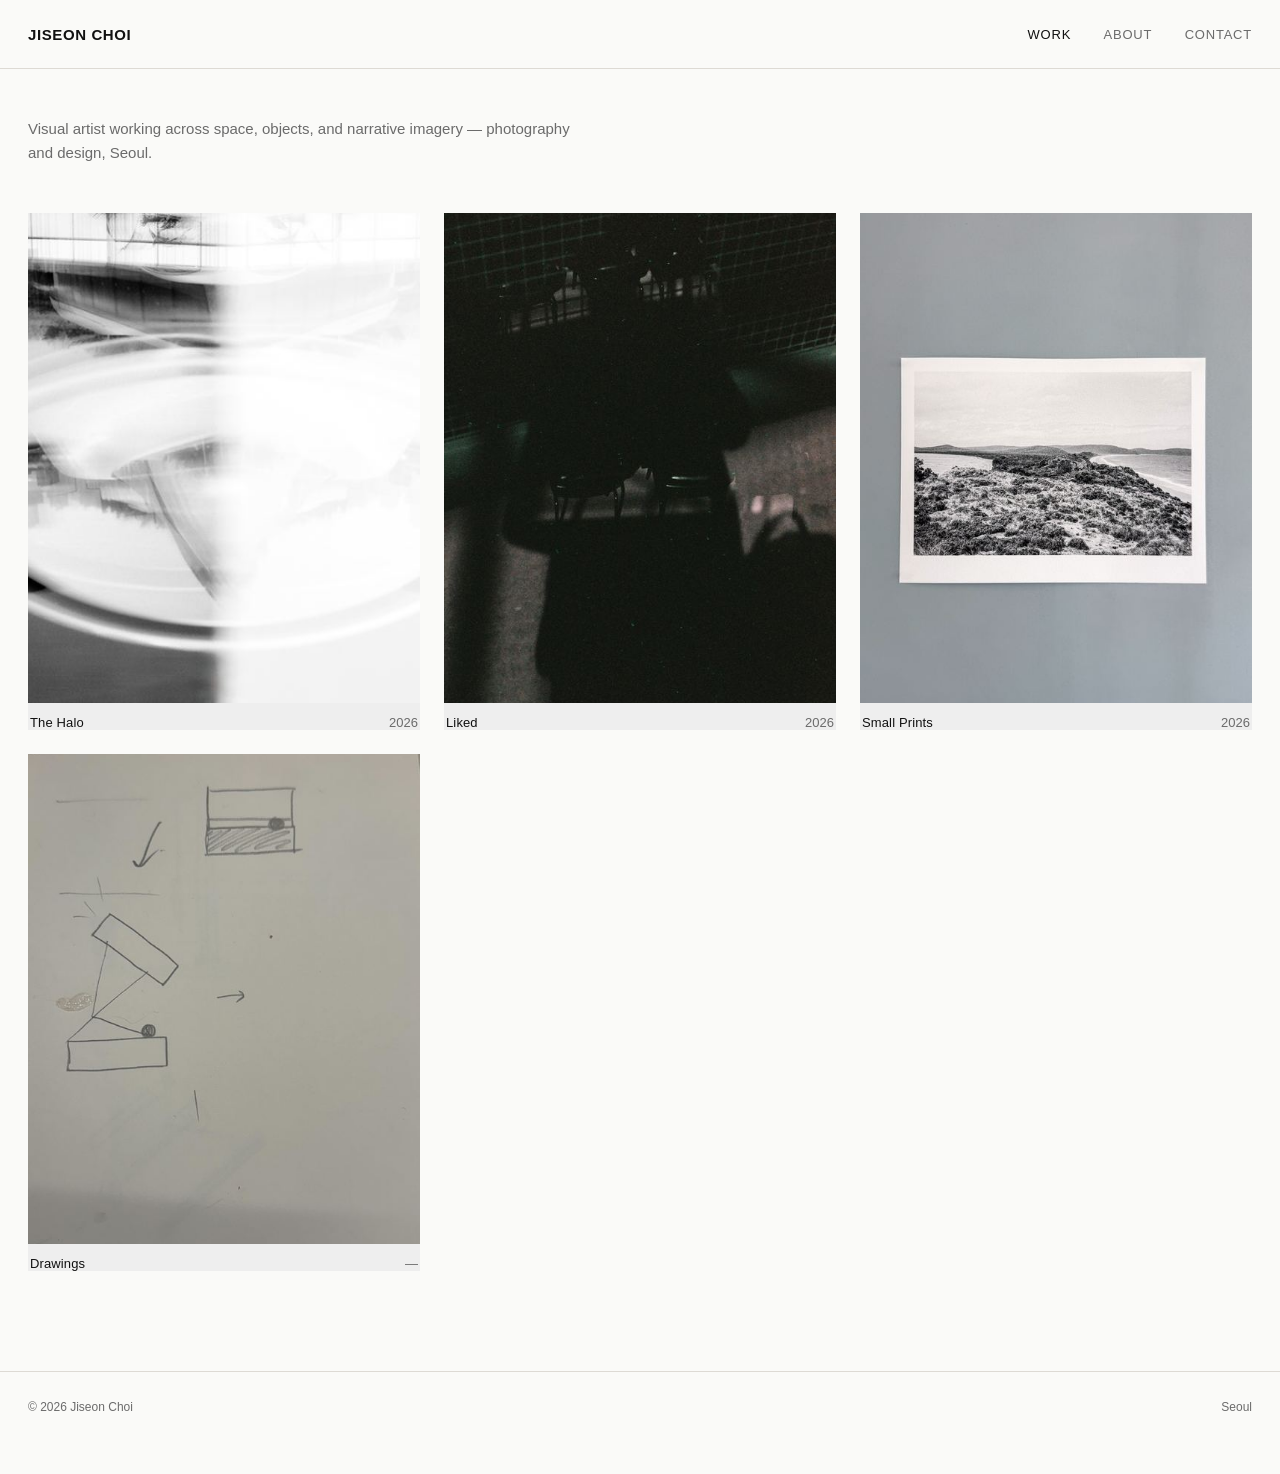
==== index.html @ 77fe1544 "Add files via upload" ====
<!doctype html>
<html lang="ko">
<head>
<meta charset="utf-8">
<meta name="viewport" content="width=device-width, initial-scale=1">
<title>Jiseon Choi</title>
<meta name="description" content="Jiseon Choi — visual artist working across space, objects, and narrative imagery. Photography and design.">
<link rel="stylesheet" href="style.css">
</head>
<body>

<header class="site">
  <div class="wrap">
    <a class="logo" href="index.html">Jiseon Choi</a>
    <nav class="main">
      <a href="index.html" class="active">Work</a>
      <a href="about.html">About</a>
      <a href="about.html#contact">Contact</a>
    </nav>
  </div>
</header>

<main class="home">
  <div class="wrap">
    <p class="intro-line">Visual artist working across space, objects, and narrative imagery — photography and design, Seoul.</p>

    <div class="grid">

      <a class="card" href="theia.html">
        <div class="frame">
          <img src="theia-thumb-260701-the-halo-final-theia.jpg" alt="The Halo — Theia">
        </div>
        <div class="meta"><span class="title">The Halo</span><span class="year">2026</span></div>
      </a>

      <a class="card" href="liked.html">
        <div class="frame">
          <img src="liked-thumb-000014-copy.jpg" alt="Liked">
        </div>
        <div class="meta"><span class="title">Liked</span><span class="year">2026</span></div>
      </a>

      <a class="card" href="smallprints.html">
        <div class="frame">
          <img src="smallprints-thumb-img-1955.jpg" alt="Small Prints">
        </div>
        <div class="meta"><span class="title">Small Prints</span><span class="year">2026</span></div>
      </a>

      <a class="card" href="drawings.html">
        <div class="frame">
          <img src="drawings-thumb-img-2308.jpg" alt="Drawings">
        </div>
        <div class="meta"><span class="title">Drawings</span><span class="year">—</span></div>
      </a>

    </div>
  </div>
</main>

<footer class="site">
  <div class="wrap">
    <span>&copy; 2026 Jiseon Choi</span>
    <span>Seoul</span>
  </div>
</footer>

</body>
</html>
---- style.css ----
/* Jiseon Choi — portfolio */

:root {
  --bg: #fafaf8;
  --ink: #111111;
  --muted: #6b6b6b;
  --line: #dddad4;
  --gap: 24px;
  --max: 1400px;
}

* { box-sizing: border-box; }

html, body {
  margin: 0;
  padding: 0;
  background: var(--bg);
  color: var(--ink);
  font-family: "Helvetica Neue", Arial, "Apple SD Gothic Neo", sans-serif;
  -webkit-font-smoothing: antialiased;
}

a { color: inherit; text-decoration: none; }

img { display: block; max-width: 100%; }

.wrap {
  max-width: var(--max);
  margin: 0 auto;
  padding: 0 28px;
}

/* header */
header.site {
  position: sticky;
  top: 0;
  z-index: 20;
  background: rgba(250, 250, 248, 0.92);
  backdrop-filter: blur(6px);
  border-bottom: 1px solid var(--line);
}

header.site .wrap {
  display: flex;
  align-items: center;
  justify-content: space-between;
  height: 68px;
}

.logo {
  font-size: 15px;
  letter-spacing: 0.04em;
  text-transform: uppercase;
  font-weight: 600;
}

nav.main a {
  margin-left: 28px;
  font-size: 13px;
  letter-spacing: 0.06em;
  text-transform: uppercase;
  color: var(--muted);
  transition: color 0.15s ease;
}

nav.main a:hover,
nav.main a.active {
  color: var(--ink);
}

/* home grid */
main.home {
  padding: 48px 0 100px;
}

.intro-line {
  font-size: 15px;
  color: var(--muted);
  max-width: 560px;
  margin: 0 0 48px;
  line-height: 1.6;
}

.grid {
  display: grid;
  grid-template-columns: repeat(3, 1fr);
  gap: var(--gap);
}

.card {
  position: relative;
  display: block;
  overflow: hidden;
  background: #eee;
}

.card .frame {
  position: relative;
  width: 100%;
  padding-top: 125%; /* 4:5 */
  overflow: hidden;
}

.card img {
  position: absolute;
  top: 0; left: 0;
  width: 100%; height: 100%;
  object-fit: cover;
  transition: transform 0.6s ease;
}

.card:hover img { transform: scale(1.045); }

.card .meta {
  display: flex;
  justify-content: space-between;
  align-items: baseline;
  padding: 12px 2px 0;
  font-size: 13px;
}

.card .meta .title {
  letter-spacing: 0.01em;
}

.card .meta .year {
  color: var(--muted);
}

/* footer */
footer.site {
  border-top: 1px solid var(--line);
  padding: 28px 0 60px;
  font-size: 12px;
  color: var(--muted);
}

footer.site .wrap {
  display: flex;
  justify-content: space-between;
  flex-wrap: wrap;
  gap: 8px;
}

/* project page */
main.project {
  padding: 40px 0 100px;
}

.project-head {
  max-width: 640px;
  margin-bottom: 48px;
}

.project-head .eyebrow {
  font-size: 12px;
  letter-spacing: 0.08em;
  text-transform: uppercase;
  color: var(--muted);
  margin-bottom: 10px;
}

.project-head h1 {
  font-size: 32px;
  font-weight: 500;
  margin: 0 0 14px;
}

.project-head p {
  font-size: 15px;
  line-height: 1.7;
  color: #333;
  margin: 0;
}

.stack {
  display: flex;
  flex-direction: column;
  gap: 18px;
}

.stack figure {
  margin: 0;
}

.stack img {
  width: 100%;
  height: auto;
}

.back-link {
  display: inline-block;
  margin-top: 56px;
  font-size: 13px;
  letter-spacing: 0.05em;
  text-transform: uppercase;
  color: var(--muted);
  border-top: 1px solid var(--line);
  padding-top: 18px;
}

.back-link:hover { color: var(--ink); }

/* about page */
main.about {
  padding: 48px 0 100px;
}

.about-grid {
  display: grid;
  grid-template-columns: 1fr 1.4fr;
  gap: 64px;
}

.about-grid h1 {
  font-size: 28px;
  font-weight: 500;
  margin: 0 0 18px;
}

.about-grid .role {
  font-size: 15px;
  color: var(--muted);
  margin-bottom: 32px;
  line-height: 1.6;
}

.about-block {
  margin-bottom: 30px;
}

.about-block h2 {
  font-size: 12px;
  letter-spacing: 0.08em;
  text-transform: uppercase;
  color: var(--muted);
  margin: 0 0 10px;
}

.about-block .row {
  display: flex;
  justify-content: space-between;
  font-size: 14px;
  line-height: 1.9;
  border-bottom: 1px dotted var(--line);
  padding: 3px 0;
}

.about-block .row span:last-child {
  color: var(--muted);
}

.contact-line {
  font-size: 15px;
  margin-top: 6px;
}

.contact-line a { border-bottom: 1px solid var(--line); }
.contact-line a:hover { border-color: var(--ink); }

@media (max-width: 900px) {
  .grid { grid-template-columns: repeat(2, 1fr); }
  .about-grid { grid-template-columns: 1fr; gap: 32px; }
}

@media (max-width: 560px) {
  .grid { grid-template-columns: repeat(1, 1fr); gap: 16px; }
  header.site .wrap { height: 56px; }
  nav.main a { margin-left: 18px; }
  .project-head h1 { font-size: 26px; }
}
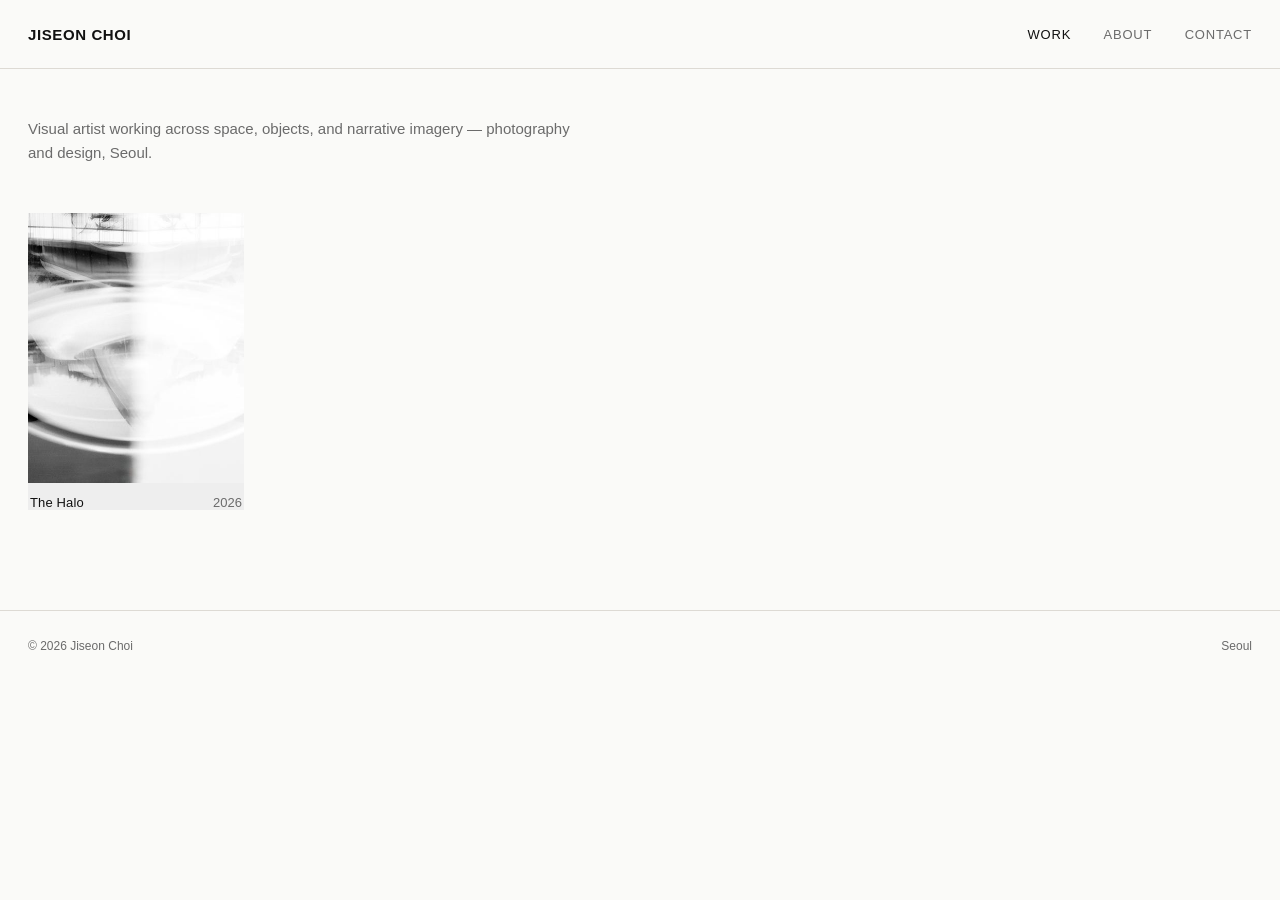
==== commit 6fa7a2af: "Update homepage grid, font, and sizing" ====
--- a/index.html
+++ b/index.html
@@ -33,27 +33,6 @@
         <div class="meta"><span class="title">The Halo</span><span class="year">2026</span></div>
       </a>
 
-      <a class="card" href="liked.html">
-        <div class="frame">
-          <img src="liked-thumb-000014-copy.jpg" alt="Liked">
-        </div>
-        <div class="meta"><span class="title">Liked</span><span class="year">2026</span></div>
-      </a>
-
-      <a class="card" href="smallprints.html">
-        <div class="frame">
-          <img src="smallprints-thumb-img-1955.jpg" alt="Small Prints">
-        </div>
-        <div class="meta"><span class="title">Small Prints</span><span class="year">2026</span></div>
-      </a>
-
-      <a class="card" href="drawings.html">
-        <div class="frame">
-          <img src="drawings-thumb-img-2308.jpg" alt="Drawings">
-        </div>
-        <div class="meta"><span class="title">Drawings</span><span class="year">—</span></div>
-      </a>
-
     </div>
   </div>
 </main>
--- a/style.css
+++ b/style.css
@@ -16,7 +16,7 @@
   padding: 0;
   background: var(--bg);
   color: var(--ink);
-  font-family: "Helvetica Neue", Arial, "Apple SD Gothic Neo", sans-serif;
+  font-family: -apple-system, BlinkMacSystemFont, "SF Pro Text", "Helvetica Neue", "Apple SD Gothic Neo", sans-serif;
   -webkit-font-smoothing: antialiased;
 }
 
@@ -83,7 +83,8 @@
 
 .grid {
   display: grid;
-  grid-template-columns: repeat(3, 1fr);
+  grid-template-columns: repeat(auto-fill, 216px);
+  justify-content: start;
   gap: var(--gap);
 }
 
@@ -259,12 +260,11 @@
 .contact-line a:hover { border-color: var(--ink); }
 
 @media (max-width: 900px) {
-  .grid { grid-template-columns: repeat(2, 1fr); }
   .about-grid { grid-template-columns: 1fr; gap: 32px; }
 }
 
 @media (max-width: 560px) {
-  .grid { grid-template-columns: repeat(1, 1fr); gap: 16px; }
+  .grid { grid-template-columns: repeat(auto-fill, 150px); gap: 16px; }
   header.site .wrap { height: 56px; }
   nav.main a { margin-left: 18px; }
   .project-head h1 { font-size: 26px; }
